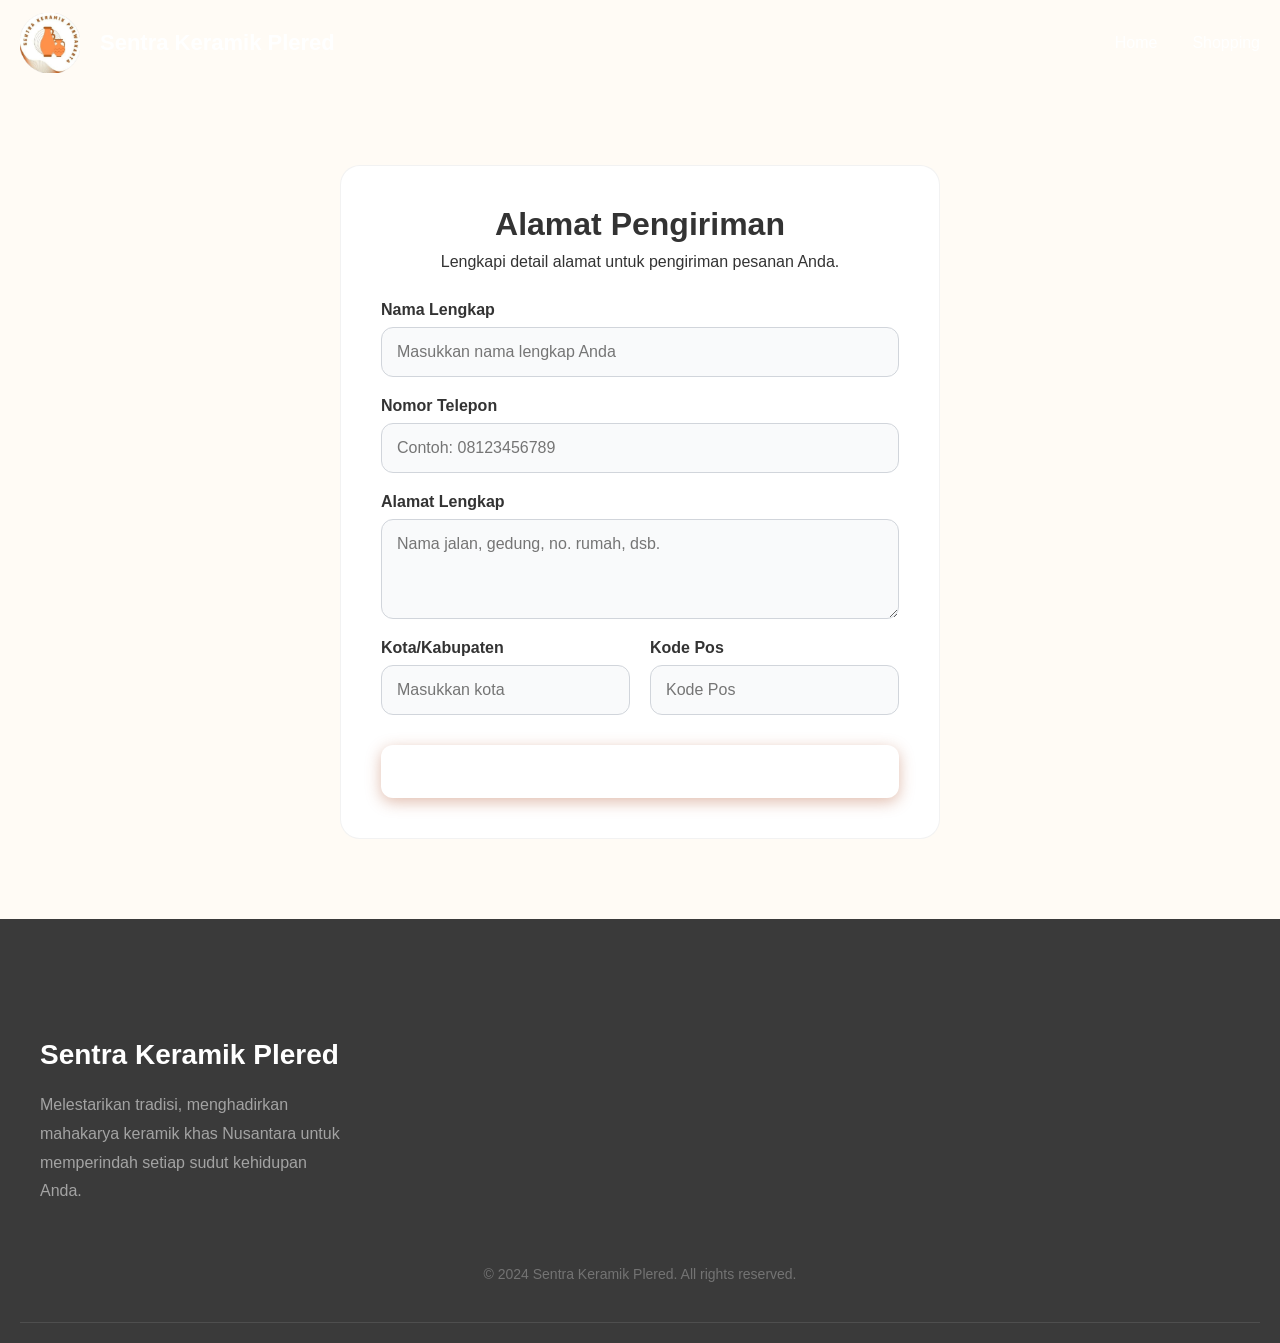
==== address.html @ bb2f94df "menambahkan page address" ====
<!doctype html>
<html lang="en">
  <head>
    <meta charset="UTF-8" />
    <meta name="viewport" content="width=device-width, initial-scale=1.0" />
    <title>Sentra Keramik Plered - Alamat Pengiriman</title>
    <link rel="stylesheet" href="global.css" />
    <link rel="stylesheet" href="address.css" />
  </head>

  <body>
    <header class="header-address">
      <nav class="shopping-nav glass">
        <div class="logo">
          <img src="gambar/images-removebg-preview.png" alt="Logo" />
          <h2 style="color: white">Sentra Keramik Plered</h2>
        </div>
        <ul>
          <li><a href="home.html" style="color: white">Home</a></li>
          <li><a href="shoppingpage.html" style="color: white">Shopping</a></li>
        </ul>
      </nav>
    </header>

    <main>
      <section class="address-section">
        <div class="address-card">
          <h2>Alamat Pengiriman</h2>
          <p class="subtitle">
            Lengkapi detail alamat untuk pengiriman pesanan Anda.
          </p>

          <form id="addressForm" action="checkout.html">
            <div class="form-group" id="group-name">
              <label for="name">Nama Lengkap</label>
              <input
                type="text"
                id="name"
                placeholder="Masukkan nama lengkap Anda"
              />
              <span class="error-message">Nama lengkap harus diisi.</span>
            </div>

            <div class="form-group" id="group-phone">
              <label for="phone">Nomor Telepon</label>
              <input type="text" id="phone" placeholder="Contoh: 08123456789" />
              <span class="error-message"
                >Nomor telepon harus diisi dengan angka (min. 10 digit).</span
              >
            </div>

            <div class="form-group" id="group-address">
              <label for="address">Alamat Lengkap</label>
              <textarea
                id="address"
                placeholder="Nama jalan, gedung, no. rumah, dsb."
              ></textarea>
              <span class="error-message">Alamat lengkap harus diisi.</span>
            </div>

            <div class="form-row">
              <div class="form-group" id="group-city">
                <label for="city">Kota/Kabupaten</label>
                <input type="text" id="city" placeholder="Masukkan kota" />
                <span class="error-message">Kota harus diisi.</span>
              </div>

              <div class="form-group" id="group-zip">
                <label for="zip">Kode Pos</label>
                <input type="text" id="zip" placeholder="Kode Pos" />
                <span class="error-message">Kode pos harus berupa angka.</span>
              </div>
            </div>

            <button type="submit" class="btn-submit">
              Simpan & Lanjutkan ke Pembayaran
            </button>
          </form>
        </div>
      </section>
    </main>

    <footer>
      <div
        class="footer-container"
        style="
          max-width: 1300px;
          margin: auto;
          display: flex;
          justify-content: space-between;
          flex-wrap: wrap;
          gap: 40px;
          border-bottom: 1px solid rgba(255, 255, 255, 0.1);
          padding-bottom: 40px;
          background-color: var(--color-charcoal);
          color: white;
          padding: 60px 20px 20px;
        "
      >
        <div class="footer-brand" style="flex: 1; min-width: 250px">
          <h2 style="color: white; font-size: 28px; margin-bottom: 20px">
            Sentra Keramik Plered
          </h2>
          <p style="color: #a3a3a3; line-height: 1.8">
            Melestarikan tradisi, menghadirkan mahakarya keramik khas Nusantara
            untuk memperindah setiap sudut kehidupan Anda.
          </p>
        </div>
        <div
          class="footer-bottom"
          style="
            width: 100%;
            text-align: center;
            padding-top: 20px;
            padding-bottom: 20px;
            color: #737373;
            font-size: 14px;
          "
        >
          <p>&copy; 2024 Sentra Keramik Plered. All rights reserved.</p>
        </div>
      </div>
    </footer>

    <script src="Java Script/js-address.js"></script>
  </body>
</html>
---- global.css ----
/* ============================
   GOOGLE FONT & RESET
============================ */
html{
    scroll-behavior: smooth;
}

*{
    margin: 0;
    padding: 0;
    box-sizing: border-box;
}

body{
    font-family: sans-serif;
    color: #333333;
    background-color: #fffbf5;
}


/* ============================
   NAVBAR
============================ */

nav{
    width: 100%;
    max-width: 1300px;
    height: 85px;
    color: #ffffff;
    margin: auto;
    padding: 0 20px;
    display: flex;
    justify-content: space-between;
    align-items: center;

    position: relative;
    z-index: 10;
    transition: 0.3s;
}

nav:hover{
    background-color: rgb(255, 255, 255);
    h2{
        color: rgb(0, 0, 0);
    }
    .nav-a-sejarah-kita{
        color: rgb(0, 0, 0);
    }
    .nav-a-shopping{
        color: rgb(0, 0, 0);
    }
}
/* ============================
   LOGO
============================ */

.logo{
    display: flex;
    align-items: center;
    gap: 20px;
}

.logo img{
    width: 60px;
    height: 60px;
}

.logo h2{
    font-size: 22px;
    font-weight: 600;
    color: #ffffff;
    transition: 0.3s;
}


/* ============================
   NAVIGATION MENU
============================ */

nav ul{
    display: flex;
    align-items: center;
    gap: 35px;
    list-style: none;
}

nav ul li{
    list-style: none;
}

nav a{
    color: #000000;
    text-decoration: none;
    font-size: 16px;
    font-weight: 500;
    transition: .3s;
}

/* ====================================================
   SEJARAH KITA, SHOPPING, and RECOMMENDATION BUTTON
==================================================== */
.nav-a-sejarah-kita{
    border-bottom: #33333300;
}
.nav-a-sejarah-kita:hover{
    border-bottom: 2px solid rgb(0, 114, 167);
    transition: all 0.3s ease;
}

.nav-a-shopping{
    border-bottom: #33333300;
}
.nav-a-shopping:hover{
    border-bottom: 2px solid rgb(0, 114, 167);
}

.nav-a-rekomendasi{
    background-color: rgb(108, 65, 34);
    color: white !important;

    padding: 10px 18px;

    border-radius: 10px;
}

.nav-a-rekomendasi:hover{
    background-color: rgb(54, 24, 0);
}

/* ============================
   HEADER VARIATIONS
============================ */

/* HOME */

.header-home .logo{
    color: white;
}

.header-home a{
    color: white;
}

/* SHOPPING */
.header-shopping .logo h2{
    color: rgb(0, 0, 0);
}

/* STORE */

.header-store .logo{
    color: rgb(253, 249, 249);
}

.header-store .nav-a-sejarah-kita{
    color: rgb(255, 255, 255);
}

.header-store .nav-a-shopping{
    color: rgb(255, 255, 255);
}

.header-store .nav-a-rekomendasi{
    color: white;
}


/* DETAIL */

.detail-header .logo h2{
    color: #000000;
}

.detail-header a{
    color: #333;
}

.detail-header .nav-a-rekomendasi{
    color: rgb(0, 0, 0);
}


.header-store nav a{
    color: rgb(0, 0, 0);
}

.detail-header .logo h3{
    color: #000000;
}

body.dark-mode .logo h3 {
    color: #e0e0e0 !important;
}

/*CART*/
.header-cart .logo h2{
    color: rgb(0, 0, 0);
}

.header-cart .logo h3{
    color: black;
}

body.dark-mode .logo h3 {
    color: #e0e0e0 !important;
}



/* ============================
   BUTTON
============================ */

button{
    cursor: pointer;
    border: none;
    outline: none;
    font-family: inherit;
}


/* ============================
   IMAGE
============================ */

img{
    display: block;
    max-width: 100%;
}


/* ============================
   LINK
============================ */

a{
    transition: .3s;
}


/* ============================
   SECTION CONTAINER
============================ */

.container{
    width: 90%;
    max-width: 1300px;
    margin: auto;
}

/* ============================
   FOOTER
============================ */
footer {
    color: white;
    padding: 60px 20px 20px;
    background-color: #3A3A3A;
}

.footer-container {
    max-width: 1300px;
    margin: auto;
    display: flex;
    justify-content: space-between;
    flex-wrap: wrap;
    gap: 40px;
    border-bottom: 1px solid rgba(255,255,255,0.1);
    padding-bottom: 40px;
}

.footer-brand h2 {
    color: white;
    font-size: 28px;
    margin-bottom: 20px;
}

.footer-brand p {
    color: #a3a3a3;
    max-width: 300px;
    line-height: 1.8;
}

.footer-links h3, .footer-contact h3 {
    color: white;
    font-size: 18px;
    margin-bottom: 25px;
    letter-spacing: 1px;
}

.footer-links ul {
    list-style: none;
}

.footer-links li {
    margin-bottom: 15px;
}

.footer-links a {
    color: #a3a3a3;
    text-decoration: none;
    transition: var(--transition);
}

.footer-links a:hover {
    color: var(--color-terracotta);
    padding-left: 5px;
}

.footer-contact p {
    color: #a3a3a3;
    margin-bottom: 10px;
}

.footer-bottom {
    text-align: center;
    padding-top: 20px;
    color: #737373;
    font-size: 14px;
}
---- address.css ----
/* ============================
   ADDRESS PAGE HEADER
============================ */
.header-address {
    background-color: var(--color-charcoal);
    position: relative;
    z-index: 100;
}

/* ============================
   ADDRESS FORM SECTION
============================ */
.address-section {
    padding: 80px 20px;
    background-color: var(--color-cream);
    min-height: calc(100vh - 90px);
    display: flex;
    justify-content: center;
    align-items: center;
}

.address-card {
    background: white;
    width: 100%;
    max-width: 600px;
    padding: 40px;
    border-radius: 20px;
    box-shadow: var(--shadow-soft);
    border: 1px solid rgba(0,0,0,0.05);
}

.address-card h2 {
    font-size: 32px;
    margin-bottom: 10px;
    color: var(--color-charcoal);
    text-align: center;
}

.address-card p.subtitle {
    text-align: center;
    color: var(--color-text-body);
    margin-bottom: 30px;
}

.form-group {
    margin-bottom: 20px;
    display: flex;
    flex-direction: column;
}

.form-group label {
    font-weight: 600;
    margin-bottom: 8px;
    color: var(--color-brown-dark);
}

.form-group input, 
.form-group textarea {
    width: 100%;
    padding: 15px;
    border: 1px solid #d1d5db;
    border-radius: 12px;
    background-color: #f9fafb;
    font-family: inherit;
    font-size: 16px;
    color: var(--color-charcoal);
    transition: var(--transition);
}

.form-group textarea {
    resize: vertical;
    min-height: 100px;
}

.form-group input:focus,
.form-group textarea:focus {
    outline: none;
    border-color: var(--color-terracotta);
    box-shadow: 0 0 0 4px rgba(181, 91, 53, 0.1);
    background-color: white;
}

.form-row {
    display: flex;
    gap: 20px;
}

.form-row .form-group {
    flex: 1;
}

/* Error States */
.form-group.error input,
.form-group.error textarea {
    border-color: #ef4444;
    background-color: #fef2f2;
}

.error-message {
    color: #ef4444;
    font-size: 14px;
    margin-top: 6px;
    display: none;
}

.form-group.error .error-message {
    display: block;
    animation: fadeIn 0.3s ease;
}

.btn-submit {
    width: 100%;
    padding: 16px;
    background-color: var(--color-terracotta);
    color: white;
    font-size: 18px;
    font-weight: 600;
    border-radius: 12px;
    margin-top: 10px;
    box-shadow: 0 4px 15px rgba(181, 91, 53, 0.4);
    transition: var(--transition);
}

.btn-submit:hover {
    background-color: var(--color-terracotta-dark);
    transform: translateY(-2px);
    box-shadow: 0 8px 25px rgba(181, 91, 53, 0.5);
}

@keyframes fadeIn {
    from { opacity: 0; transform: translateY(-5px); }
    to { opacity: 1; transform: translateY(0); }
}

@media (max-width: 600px) {
    .form-row {
        flex-direction: column;
        gap: 0;
    }
    .address-card {
        padding: 30px 20px;
    }
}
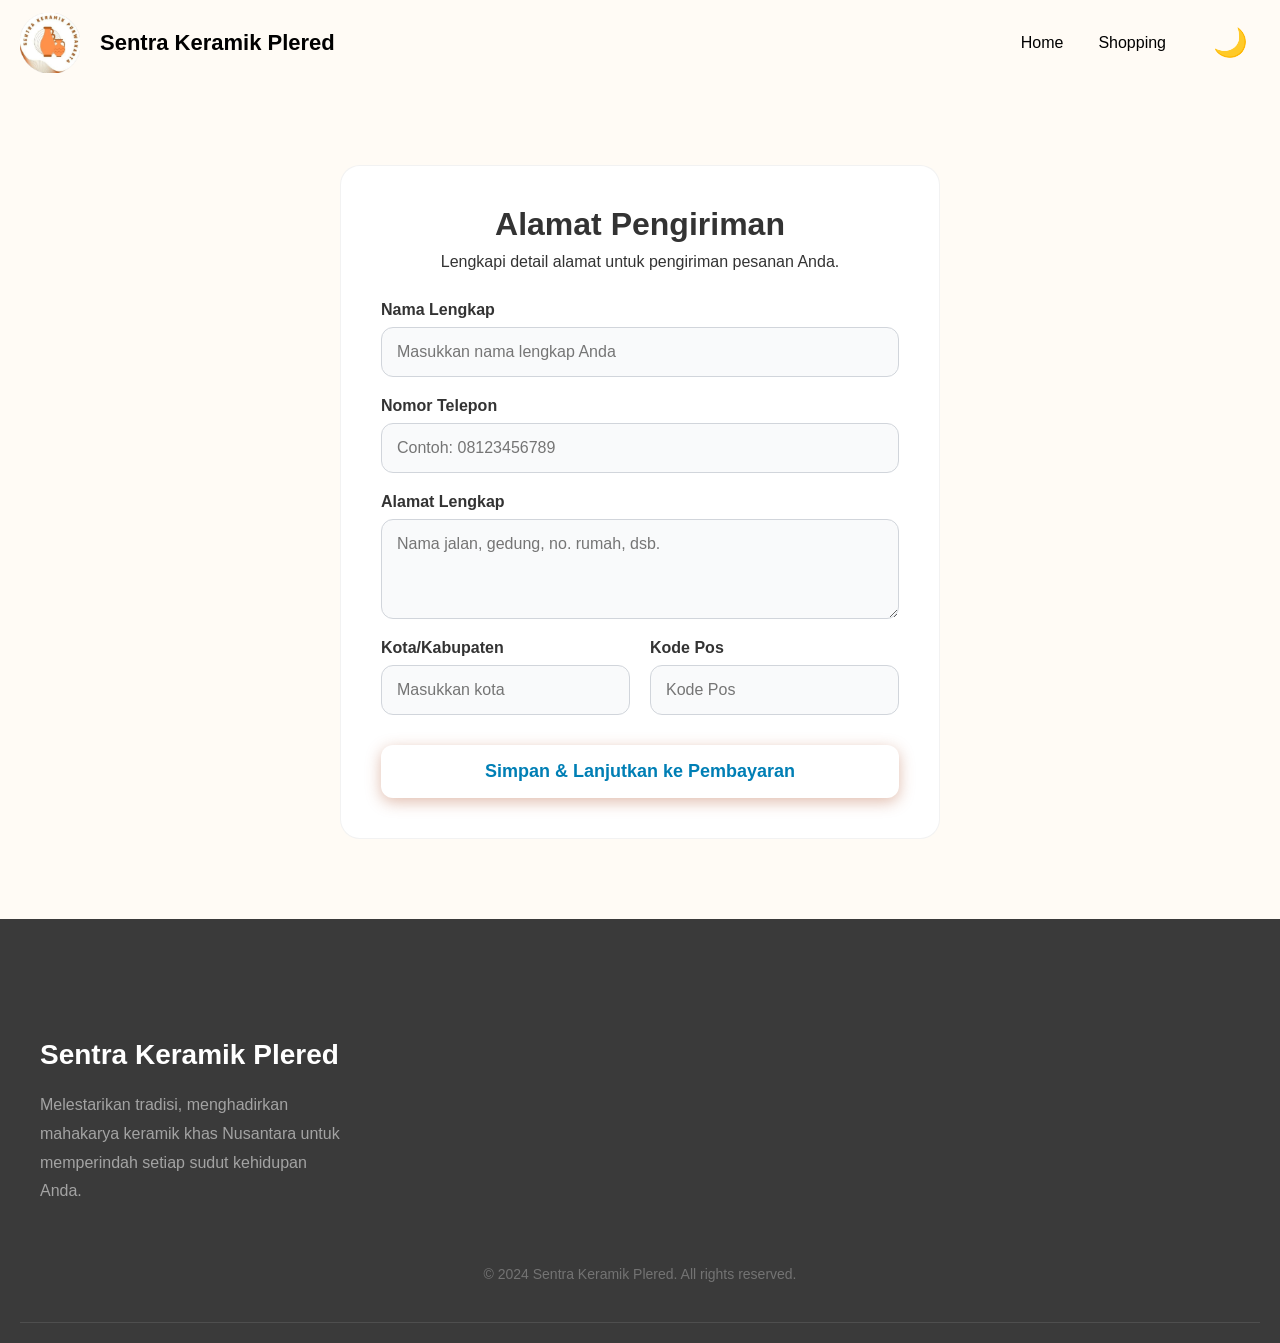
==== commit a18b49ab: "menambakan logika pembayaran, mengkonfigurasi darkmode, dan menambahkan fungsi alamat" ====
--- a/address.html
+++ b/address.html
@@ -6,18 +6,24 @@
     <title>Sentra Keramik Plered - Alamat Pengiriman</title>
     <link rel="stylesheet" href="global.css" />
     <link rel="stylesheet" href="address.css" />
+    <link rel="stylesheet" href="darkmode.css">
   </head>
 
   <body>
     <header class="header-address">
-      <nav class="shopping-nav glass">
+      <nav class="nav-address">
         <div class="logo">
           <img src="gambar/images-removebg-preview.png" alt="Logo" />
-          <h2 style="color: white">Sentra Keramik Plered</h2>
+          <h2>Sentra Keramik Plered</h2>
         </div>
         <ul>
-          <li><a href="home.html" style="color: white">Home</a></li>
-          <li><a href="shoppingpage.html" style="color: white">Shopping</a></li>
+          <li><a href="home.html">Home</a></li>
+          <li><a href="shoppingpage.html">Shopping</a></li>
+          <li>
+            <button id="darkModeToggle" class="dark-toggle-btn" aria-label="Toggle Dark Mode">
+              🌙
+            </button>
+          </li>
         </ul>
       </nav>
     </header>
@@ -123,5 +129,6 @@
     </footer>
 
     <script src="Java Script/js-address.js"></script>
+    <script src="Java Script/darkmode.js"></script>
   </body>
 </html>
--- a/global.css
+++ b/global.css
@@ -127,6 +127,10 @@
     background-color: rgb(54, 24, 0);
 }
 
+/*ADDRESS-NAV*/
+.header-address .logo h2{
+    color: black;
+}
 /* ============================
    HEADER VARIATIONS
 ============================ */
@@ -204,8 +208,6 @@
 body.dark-mode .logo h3 {
     color: #e0e0e0 !important;
 }
-
-
 
 /* ============================
    BUTTON
--- a/address.css
+++ b/address.css
@@ -112,7 +112,7 @@
     width: 100%;
     padding: 16px;
     background-color: var(--color-terracotta);
-    color: white;
+    color: rgb(0, 127, 181);
     font-size: 18px;
     font-weight: 600;
     border-radius: 12px;
--- a/darkmode.css
+++ b/darkmode.css
@@ -0,0 +1,1454 @@
+/* ============================
+   DARK MODE STYLES
+   ============================ */
+
+/* --- Toggle Button --- */
+.dark-toggle-btn {
+    background: none;
+    border: none;
+    font-size: 24px;
+    cursor: pointer;
+    transition: transform 0.3s ease;
+    padding: 5px;
+}
+
+.dark-toggle-btn:hover {
+    transform: scale(1.2) rotate(20deg);
+}
+
+/* --- Dark Mode Body --- */
+body.dark-mode {
+    background-color: #1a1a1a;
+    color: #e0e0e0;
+}
+
+/* --- Dark Mode Navbar --- */
+body.dark-mode nav {
+    background-color: #2d2d2d !important;
+}
+
+body.dark-mode nav:hover {
+    background-color: #2d2d2d !important;
+}
+
+body.dark-mode .logo h2 {
+    color: #e0e0e0 !important;
+}
+
+body.dark-mode nav ul li a {
+    color: #e0e0e0 !important;
+}
+
+body.dark-mode nav ul li a:hover {
+    color: #ffb347 !important;
+}
+
+body.dark-mode .nav-a-rekomendasi {
+    background-color: #6d4c3d !important;
+    color: white !important;
+}
+
+body.dark-mode .nav-a-rekomendasi:hover {
+    background-color: #8a5e4a !important;
+}
+
+/* --- Dark Mode Hero --- */
+body.dark-mode .hero h1,
+body.dark-mode .hero-text {
+    color: #ffffff;
+}
+
+/* --- Dark Mode Timeline --- */
+body.dark-mode .timeline {
+    background-color: #1a1a1a;
+}
+
+body.dark-mode .timeline h2 {
+    color: #e0e0e0;
+}
+
+body.dark-mode .timeline-text h3 {
+    color: #ffb347;
+}
+
+body.dark-mode .timeline-text p {
+    color: #c0c0c0;
+}
+
+body.dark-mode .section-title-center h2 {
+    color: #e0e0e0;
+}
+
+body.dark-mode .section-title-center .eyebrow {
+    color: #ffb347;
+}
+
+/* --- Dark Mode UMKM --- */
+body.dark-mode .umkm {
+    background-color: #1a1a1a;
+}
+
+body.dark-mode .umkm h2 {
+    color: #e0e0e0;
+}
+
+body.dark-mode .umkm-card {
+    background-color: #2d2d2d;
+    border: 1px solid #404040;
+}
+
+body.dark-mode .umkm-card h3 {
+    color: #e0e0e0;
+}
+
+body.dark-mode .umkm-card .description {
+    color: #b0b0b0;
+}
+
+body.dark-mode .umkm-card .category {
+    color: #aaaaaa;
+}
+
+/* --- Dark Mode Store / Shopping --- */
+body.dark-mode .store-card {
+    background-color: #2d2d2d;
+    border-color: #404040;
+}
+
+body.dark-mode .store-info h2 {
+    color: #e0e0e0;
+}
+
+body.dark-mode .store-info .description {
+    color: #b0b0b0;
+}
+
+body.dark-mode .store-title {
+    background-color: #4a3729;
+}
+
+body.dark-mode .featured {
+    background-color: #2d2d2d !important;
+}
+
+body.dark-mode .featured-info h2,
+body.dark-mode .featured-info p {
+    color: #e0e0e0 !important;
+}
+
+/* --- Dark Mode Product Detail --- */
+body.dark-mode .detail-header {
+    background-color: #2d2d2d;
+}
+
+body.dark-mode .product-info h1 {
+    color: #e0e0e0;
+}
+
+body.dark-mode .product-info .price {
+    color: #ffb347;
+}
+
+body.dark-mode .purchase-box {
+    border-color: #404040;
+    background-color: #2d2d2d;
+}
+
+body.dark-mode .purchase-box h2 {
+    color: #e0e0e0;
+}
+
+body.dark-mode .quantity button {
+    background-color: #404040;
+    color: #e0e0e0;
+}
+
+body.dark-mode .quantity button:hover {
+    background-color: #555555;
+}
+
+body.dark-mode input[type="number"] {
+    background-color: #2d2d2d;
+    color: #e0e0e0;
+}
+
+body.dark-mode .button-group button:first-child {
+    background-color: #2d2d2d;
+    border-color: #ffb347;
+    color: #ffb347;
+}
+
+body.dark-mode .button-group button:first-child:hover {
+    background-color: #ffb347;
+    color: #1a1a1a;
+}
+
+body.dark-mode .button-group button:last-child {
+    background-color: #6d4c3d;
+}
+
+body.dark-mode .button-group button:last-child:hover {
+    background-color: #8a5e4a;
+}
+
+body.dark-mode .product-specification table th {
+    background-color: #2d2d2d;
+    color: #e0e0e0;
+}
+
+body.dark-mode .product-specification table td {
+    color: #c0c0c0;
+}
+
+body.dark-mode .product-specification table th,
+body.dark-mode .product-specification table td {
+    border-bottom-color: #404040;
+}
+
+
+/* --- Dark Mode Checkout --- */
+body.dark-mode .order-card,
+body.dark-mode .customer-card,
+body.dark-mode .shipping-card,
+body.dark-mode .payment-card,
+body.dark-mode .summary-card {
+    background-color: #2d2d2d;
+    border-color: #404040;
+}
+
+body.dark-mode .card-title h3,
+body.dark-mode .customer-card h3,
+body.dark-mode .shipping-card h3,
+body.dark-mode .payment-card h3,
+body.dark-mode .summary-card h3 {
+    color: #e0e0e0;
+}
+
+body.dark-mode .card-title p {
+    color: #aaaaaa;
+}
+
+body.dark-mode .product-info h4 {
+    color: #e0e0e0;
+}
+
+body.dark-mode .product-info p {
+    color: #aaaaaa;
+}
+
+body.dark-mode .order-total {
+    border-top-color: #404040;
+}
+
+body.dark-mode .order-total strong {
+    color: #e0e0e0;
+}
+
+body.dark-mode .customer-info h4 {
+    color: #e0e0e0;
+}
+
+body.dark-mode .customer-info p {
+    color: #b0b0b0;
+}
+
+body.dark-mode .shipping-card label {
+    color: #c0c0c0;
+}
+
+body.dark-mode .payment-list button {
+    background-color: #2d2d2d;
+    border-color: #404040;
+    color: #e0e0e0;
+}
+
+body.dark-mode .payment-list button:hover {
+    background-color: #6d4c3d;
+    color: white;
+}
+
+body.dark-mode .payment-list button.active {
+    background-color: #6d4c3d;
+    color: white;
+}
+
+body.dark-mode .summary-row {
+    color: #c0c0c0;
+}
+
+body.dark-mode .summary-total {
+    color: #e0e0e0;
+}
+
+body.dark-mode .summary-card hr {
+    border-top-color: #404040;
+}
+
+body.dark-mode .btn-bayar {
+    background-color: #6d4c3d;
+}
+
+body.dark-mode .btn-bayar:hover {
+    background-color: #8a5e4a;
+}
+
+/* --- Dark Mode Footer --- */
+body.dark-mode footer {
+    background-color: #1a1a1a;
+}
+
+body.dark-mode .footer-brand h2 {
+    color: #e0e0e0;
+}
+
+body.dark-mode .footer-brand p {
+    color: #aaaaaa;
+}
+
+body.dark-mode .footer-links h3,
+body.dark-mode .footer-contact h3 {
+    color: #e0e0e0;
+}
+
+body.dark-mode .footer-links a {
+    color: #aaaaaa;
+}
+
+body.dark-mode .footer-links a:hover {
+    color: #ffb347;
+}
+
+body.dark-mode .footer-contact p {
+    color: #aaaaaa;
+}
+
+body.dark-mode .footer-bottom p {
+    color: #888888;
+}
+
+/* --- Dark Mode Map --- */
+body.dark-mode .peta-wrapper {
+    box-shadow: 0 8px 25px rgba(0, 0, 0, 0.3);
+}
+
+/* --- Dark Mode Scrollbar --- */
+body.dark-mode ::-webkit-scrollbar {
+    width: 8px;
+    height: 8px;
+}
+
+body.dark-mode ::-webkit-scrollbar-track {
+    background: #2d2d2d;
+}
+
+body.dark-mode ::-webkit-scrollbar-thumb {
+    background: #555555;
+    border-radius: 4px;
+}
+
+body.dark-mode ::-webkit-scrollbar-thumb:hover {
+    background: #777777;
+}
+
+/* --- Dark Mode Form Elements --- */
+body.dark-mode input[type="text"],
+body.dark-mode input[type="number"],
+body.dark-mode input[type="email"],
+body.dark-mode textarea,
+body.dark-mode select {
+    background-color: #2d2d2d;
+    color: #e0e0e0;
+    border-color: #404040;
+}
+
+body.dark-mode input[type="text"]::placeholder,
+body.dark-mode input[type="number"]::placeholder {
+    color: #888888;
+}
+
+/* --- Dark Mode Search Bar --- */
+body.dark-mode .search-bar {
+    background-color: #2d2d2d;
+    border-color: #404040;
+}
+
+body.dark-mode .search-bar input {
+    background-color: #2d2d2d;
+    color: #e0e0e0;
+}
+
+body.dark-mode .search-bar input::placeholder {
+    color: #888888;
+}
+
+body.dark-mode .search-bar p {
+    color: #888888;
+}
+
+/* --- Dark Mode Category --- */
+body.dark-mode .category-list .category {
+    background-color: #2d2d2d00;
+    border-color: #404040;
+    color: #c0c0c0;
+}
+
+body.dark-mode .category-list .category.active {
+    background-color: #40404000;
+    color: #ffb347;
+}
+
+/* --- Dark Mode Store Hero --- */
+body.dark-mode .shop-hero .overlay {
+    background: rgba(0, 0, 0, 0.6);
+}
+
+body.dark-mode .shop-hero .overlay h1 {
+    color: #ffffff;
+}
+
+body.dark-mode .shop-hero .overlay p {
+    color: #e0e0e0;
+}
+
+/* --- Dark Mode Product Card --- */
+body.dark-mode .product-card {
+    background-color: #2d2d2d;
+}
+
+body.dark-mode .product-card h4 {
+    color: #e0e0e0;
+}
+
+body.dark-mode .product-card p {
+    color: #ffb347;
+}
+
+body.dark-mode .product-card a {
+    color: #e0e0e0;
+}
+
+.dark-toggle-btn {
+    background: none;
+    border: none;
+    font-size: 28px;
+    cursor: pointer;
+    transition: all 0.3s ease;
+    padding: 8px 12px;
+    border-radius: 50%;
+}
+
+.dark-toggle-btn:hover {
+    transform: scale(1.2) rotate(20deg);
+    background: rgba(255, 255, 255, 0.1);
+}
+
+/* Di mode gelap */
+body.dark-mode .dark-toggle-btn {
+    color: #ffb347;
+}
+
+/* --- Address Section Background --- */
+body.dark-mode .address-section {
+    background-color: #121212 !important;
+}
+
+/* --- Address Card --- */
+body.dark-mode .address-card {
+    background-color: #2d2d2d !important;
+    border-color: #404040 !important;
+    box-shadow: 0 8px 30px rgba(0, 0, 0, 0.5) !important;
+}
+
+body.dark-mode .address-card h2 {
+    color: #e0e0e0 !important;
+}
+
+body.dark-mode .address-card p.subtitle {
+    color: #aaaaaa !important;
+}
+
+/* --- Form Labels --- */
+body.dark-mode .form-group label {
+    color: #c0c0c0 !important;
+}
+
+/* --- Form Inputs & Textareas --- */
+body.dark-mode .form-group input,
+body.dark-mode .form-group textarea {
+    background-color: #1e1e1e !important;
+    color: #e9ecef !important;
+    border-color: #404040 !important;
+    caret-color: #e9ecef !important;
+}
+
+/* Placeholder */
+body.dark-mode .form-group input::placeholder,
+body.dark-mode .form-group textarea::placeholder {
+    color: #888888 !important;
+    opacity: 1 !important;
+}
+
+/* Input Focus */
+body.dark-mode .form-group input:focus,
+body.dark-mode .form-group textarea:focus {
+    background-color: #2a2a2a !important;
+    border-color: #4dabf7 !important;
+    box-shadow: 0 0 0 4px rgba(77, 171, 247, 0.15) !important;
+}
+
+/* --- Error States di Dark Mode --- */
+body.dark-mode .form-group.error input,
+body.dark-mode .form-group.error textarea {
+    border-color: #ff6b6b !important;
+    background-color: #2a1a1a !important;
+}
+
+body.dark-mode .error-message {
+    color: #ff6b6b !important;
+}
+
+/* --- Submit Button --- */
+body.dark-mode .btn-submit {
+    background-color: #6d4c3d !important;
+    color: #ffffff !important;
+    box-shadow: 0 4px 15px rgba(109, 76, 61, 0.4) !important;
+}
+
+body.dark-mode .btn-submit:hover {
+    background-color: #8a5e4a !important;
+    transform: translateY(-2px) !important;
+    box-shadow: 0 8px 25px rgba(109, 76, 61, 0.5) !important;
+}
+
+/* --- Header Address di Dark Mode --- */
+body.dark-mode .header-address {
+    background-color: #1a1a1a !important;
+    border-bottom: 1px solid #404040 !important;
+}
+
+body.dark-mode .header-address .logo h2 {
+    color: #e0e0e0 !important;
+}
+
+body.dark-mode .nav-address ul li a {
+    color: #e0e0e0 !important;
+}
+
+body.dark-mode .nav-address ul li a:hover {
+    color: #ffb347 !important;
+}
+
+/* --- Form Row (Kota & Kode Pos) --- */
+body.dark-mode .form-row .form-group input {
+    background-color: #1e1e1e !important;
+    color: #e9ecef !important;
+    border-color: #404040 !important;
+}
+
+body.dark-mode .form-row .form-group input:focus {
+    background-color: #2a2a2a !important;
+    border-color: #4dabf7 !important;
+    box-shadow: 0 0 0 4px rgba(77, 171, 247, 0.15) !important;
+}
+
+/* --- Fix untuk autofill Chrome di Dark Mode --- */
+body.dark-mode .form-group input:-webkit-autofill,
+body.dark-mode .form-group textarea:-webkit-autofill {
+    -webkit-box-shadow: 0 0 0 1000px #1e1e1e inset !important;
+    -webkit-text-fill-color: #e9ecef !important;
+    border-color: #404040 !important;
+}
+
+body.dark-mode .form-group input:-webkit-autofill:focus,
+body.dark-mode .form-group textarea:-webkit-autofill:focus {
+    -webkit-box-shadow: 0 0 0 1000px #2a2a2a inset !important;
+    border-color: #4dabf7 !important;
+}
+
+/* --- Footer di Dark Mode (override) --- */
+body.dark-mode footer .footer-container {
+    background-color: #1a1a1a !important;
+}
+
+body.dark-mode footer .footer-brand h2 {
+    color: #e0e0e0 !important;
+}
+
+body.dark-mode footer .footer-brand p {
+    color: #aaaaaa !important;
+}
+
+body.dark-mode footer .footer-bottom p {
+    color: #888888 !important;
+}
+
+/* --- Scrollbar untuk textarea di dark mode --- */
+body.dark-mode .form-group textarea::-webkit-scrollbar {
+    width: 6px;
+}
+
+body.dark-mode .form-group textarea::-webkit-scrollbar-track {
+    background: #1e1e1e;
+}
+
+body.dark-mode .form-group textarea::-webkit-scrollbar-thumb {
+    background: #404040;
+    border-radius: 4px;
+}
+
+body.dark-mode .form-group textarea::-webkit-scrollbar-thumb:hover {
+    background: #555555;
+}
+
+/* --- Cart Page Background --- */
+body.dark-mode .cart-page {
+    background-color: transparent;
+}
+
+/* --- Delivery Options --- */
+body.dark-mode .delivery-option button {
+    background-color: #2d2d2d !important;
+    color: #e0e0e0 !important;
+    border-color: #404040 !important;
+}
+
+body.dark-mode .delivery-option button:hover {
+    background-color: #451f00 !important;
+    color: white !important;
+}
+
+body.dark-mode .delivery-option .active {
+    background-color: #7A563E !important;
+    color: white !important;
+}
+
+/* --- Address Box --- */
+body.dark-mode .address-box {
+    background-color: #2d2d2d !important;
+    border-color: #404040 !important;
+}
+
+body.dark-mode .address-box h4 {
+    color: #e0e0e0 !important;
+}
+
+body.dark-mode .address-box button {
+    background-color: #2d2d2d !important;
+    color: #e0e0e0 !important;
+    border-color: #404040 !important;
+}
+
+body.dark-mode .address-box button:hover {
+    background-color: #3fdf00 !important;
+    color: #121212 !important;
+}
+
+/* --- Select All --- */
+body.dark-mode .select-all {
+    color: #e0e0e0 !important;
+}
+
+/* --- Cart Card --- */
+body.dark-mode .cart-card {
+    background-color: #2d2d2d !important;
+    border-color: #404040 !important;
+    box-shadow: 0 3px 10px rgba(0, 0, 0, 0.3) !important;
+}
+
+body.dark-mode .cart-card .store-name {
+    color: #e0e0e0 !important;
+}
+
+body.dark-mode .cart-card .store-name span {
+    color: #aaaaaa !important;
+}
+
+/* --- Product Info in Cart --- */
+body.dark-mode .cart-content .product-info h4 {
+    color: #e0e0e0 !important;
+}
+
+body.dark-mode .cart-content .product-info p {
+    color: #aaaaaa !important;
+}
+
+/* --- Quantity Controls --- */
+body.dark-mode .quantity button {
+    background-color: #404040 !important;
+    color: #e0e0e0 !important;
+    border-color: #555555 !important;
+}
+
+body.dark-mode .quantity button:hover {
+    background-color: #555555 !important;
+    color: white !important;
+}
+
+body.dark-mode .quantity span {
+    color: #e0e0e0 !important;
+}
+
+body.dark-mode .quantity input[type="number"] {
+    background-color: #2d2d2d !important;
+    color: #e0e0e0 !important;
+}
+
+/* --- Checkout Box --- */
+body.dark-mode .checkout-box {
+    background-color: #2d2d2d !important;
+    border-color: #404040 !important;
+}
+
+body.dark-mode .checkout-box p {
+    color: #e0e0e0 !important;
+}
+
+body.dark-mode .checkout-box strong {
+    color: #ffb347 !important;
+}
+
+body.dark-mode .checkout-box button {
+    background-color: #7A563E !important;
+    color: white !important;
+}
+
+body.dark-mode .checkout-box button:hover {
+    background-color: #451f00 !important;
+}
+
+/* --- Cart Header (Detail Header) --- */
+body.dark-mode .detail-header {
+    background-color: #1a1a1a !important;
+    border-bottom: 1px solid #404040 !important;
+}
+
+body.dark-mode .detail-header .logo h2 {
+    color: #e0e0e0 !important;
+}
+
+body.dark-mode .detail-header .logo h3 {
+    color: #aaaaaa !important;
+}
+
+body.dark-mode .detail-nav ul li a {
+    color: #e0e0e0 !important;
+}
+
+body.dark-mode .detail-nav ul li a:hover {
+    color: #ffb347 !important;
+}
+
+/* --- Cart Item Images --- */
+body.dark-mode .cart-content img {
+    border: 1px solid #404040 !important;
+}
+
+/* --- Delete / Remove Button (jika ada) --- */
+body.dark-mode .cart-card .remove-btn {
+    color: #ff6b6b !important;
+}
+
+body.dark-mode .cart-card .remove-btn:hover {
+    color: #ff4444 !important;
+}
+
+/* --- Empty Cart State --- */
+body.dark-mode .empty-cart h2 {
+    color: #e0e0e0 !important;
+}
+
+body.dark-mode .empty-cart p {
+    color: #aaaaaa !important;
+}
+
+body.dark-mode .empty-cart a {
+    background-color: #7A563E !important;
+    color: white !important;
+}
+
+body.dark-mode .empty-cart a:hover {
+    background-color: #451f00 !important;
+}
+
+/* --- Container Description --- */
+body.dark-mode .product-description {
+    background-color: #1a1a1a !important;
+    color: #e0e0e0 !important;
+}
+
+/* --- Heading --- */
+body.dark-mode .product-description h2 {
+    color: #e0e0e0 !important;
+    border-bottom-color: #404040 !important;
+}
+
+/* --- Tabel Spesifikasi --- */
+body.dark-mode .product-spec {
+    background-color: #2d2d2d !important;
+    border-color: #404040 !important;
+}
+
+body.dark-mode .product-spec tr {
+    border-bottom-color: #404040 !important;
+}
+
+body.dark-mode .product-spec td {
+    color: #e0e0e0 !important;
+    border-bottom-color: #404040 !important;
+}
+
+body.dark-mode .product-spec td strong {
+    color: #794300 !important;
+}
+
+/* --- Alternatif: Row ganjil-genap --- */
+body.dark-mode .product-spec tr:nth-child(odd) {
+    background-color: #2a2a2a !important;
+}
+
+body.dark-mode .product-spec tr:nth-child(even) {
+    background-color: #333333 !important;
+}
+
+/* --- Deskripsi Paragraf --- */
+body.dark-mode .product-description p {
+    color: #c0c0c0 !important;
+    line-height: 1.8 !important;
+}
+
+/* --- Keunggulan / Feature List --- */
+body.dark-mode .product-feature {
+    background-color: #2d2d2d !important;
+    border-color: #404040 !important;
+}
+
+body.dark-mode .product-feature li {
+    color: #c0c0c0 !important;
+    border-bottom-color: #404040 !important;
+}
+
+body.dark-mode .product-feature li::before {
+    color: #ffb347 !important;
+}
+
+/* --- Alternatif: Feature dengan icon centang --- */
+body.dark-mode .product-feature li {
+    color: #c0c0c0 !important;
+}
+
+body.dark-mode .product-feature li .check-icon {
+    color: #4CAF50 !important;
+}
+
+/* --- Container card description (jika pakai card) --- */
+body.dark-mode .description-card {
+    background-color: #2d2d2d !important;
+    border-color: #404040 !important;
+}
+
+body.dark-mode .description-card h2 {
+    color: #e0e0e0 !important;
+}
+
+body.dark-mode .description-card p {
+    color: #c0c0c0 !important;
+}
+
+/* --- Tabel dengan border --- */
+body.dark-mode .product-spec {
+    border: 1px solid #404040 !important;
+}
+
+body.dark-mode .product-spec th {
+    background-color: #3a3a3a !important;
+    color: #e0e0e0 !important;
+    border-bottom-color: #404040 !important;
+}
+
+body.dark-mode .product-spec td {
+    border-bottom-color: #404040 !important;
+}
+
+/* --- Hover effect untuk tabel --- */
+body.dark-mode .product-spec tr:hover {
+    background-color: #3a3a3a !important;
+}
+
+/* --- Feature dengan background --- */
+body.dark-mode .product-feature {
+    background-color: #2d2d2d !important;
+    border-radius: 8px !important;
+    padding: 20px !important;
+}
+
+body.dark-mode .product-feature li {
+    padding: 8px 0 !important;
+    color: #c0c0c0 !important;
+    list-style: none !important;
+}
+
+body.dark-mode .product-feature li::before {
+    content: "✔ " !important;
+    color: #ffb347 !important;
+    font-weight: bold !important;
+}
+
+/* --- Jika pakai card dengan shadow --- */
+body.dark-mode .product-description .card {
+    background-color: #2d2d2d !important;
+    border-color: #404040 !important;
+    box-shadow: 0 4px 20px rgba(0, 0, 0, 0.3) !important;
+}
+
+/* --- Scrollbar untuk tabel jika overflow --- */
+body.dark-mode .product-spec::-webkit-scrollbar {
+    width: 6px;
+}
+
+body.dark-mode .product-spec::-webkit-scrollbar-track {
+    background: #1e1e1e;
+}
+
+body.dark-mode .product-spec::-webkit-scrollbar-thumb {
+    background: #404040;
+    border-radius: 4px;
+}
+
+body.dark-mode .product-spec::-webkit-scrollbar-thumb:hover {
+    background: #555555;
+}
+
+/* --- Cart Page Background --- */
+body.dark-mode .cart-page {
+    background-color: transparent;
+}
+
+/* --- Delivery Options --- */
+body.dark-mode .delivery-option button {
+    background-color: #2d2d2d !important;
+    color: #e0e0e0 !important;
+    border-color: #404040 !important;
+}
+
+body.dark-mode .delivery-option button:hover {
+    background-color: #451f00 !important;
+    color: white !important;
+}
+
+body.dark-mode .delivery-option .active {
+    background-color: #7A563E !important;
+    color: white !important;
+}
+
+/* --- Address Box --- */
+body.dark-mode .address-box {
+    background-color: #2d2d2d !important;
+    border-color: #404040 !important;
+}
+
+body.dark-mode .address-box h4 {
+    color: #e0e0e0 !important;
+}
+
+body.dark-mode .address-box #addressDisplay {
+    color: #b0b0b0 !important;
+}
+
+body.dark-mode .address-box #addressDisplay strong {
+    color: #e0e0e0 !important;
+}
+
+body.dark-mode .address-box button {
+    background-color: #7A563E !important;
+    color: white !important;
+    border: none !important;
+}
+
+body.dark-mode .address-box button:hover {
+    background-color: #451f00 !important;
+    color: white !important;
+}
+
+/* --- Select All --- */
+body.dark-mode .select-all {
+    color: #e0e0e0 !important;
+}
+
+/* --- Cart Card --- */
+body.dark-mode .cart-card {
+    background-color: #2d2d2d !important;
+    border-color: #404040 !important;
+    box-shadow: 0 3px 10px rgba(0, 0, 0, 0.3) !important;
+}
+
+body.dark-mode .cart-card .store-name h3 {
+    color: #e0e0e0 !important;
+}
+
+body.dark-mode .cart-card .store-name span {
+    color: #aaaaaa !important;
+}
+
+/* --- Product Info in Cart --- */
+body.dark-mode .cart-content .product-info h4 {
+    color: #e0e0e0 !important;
+}
+
+body.dark-mode .cart-content .product-info p {
+    color: #ffb347 !important;
+}
+
+/* --- Cart Checkbox --- */
+body.dark-mode .cart-checkbox {
+    color: #b0b0b0 !important;
+    cursor: pointer !important;
+    font-size: 24px !important;
+}
+
+body.dark-mode .cart-checkbox[data-checked="true"] {
+    color: #c49a7a !important;
+}
+
+body.dark-mode .cart-checkbox:hover {
+    color: #c49a7a !important;
+}
+
+/* --- Quantity Controls --- */
+body.dark-mode .quantity button {
+    background-color: #404040 !important;
+    color: #e0e0e0 !important;
+    border-color: #555555 !important;
+}
+
+body.dark-mode .quantity button:hover {
+    background-color: #555555 !important;
+    color: white !important;
+}
+
+body.dark-mode .quantity button:active {
+    background-color: #747474 !important;
+    color: rgb(250, 247, 247) !important;
+}
+
+body.dark-mode .quantity span {
+    color: #e0e0e0 !important;
+}
+
+body.dark-mode .quantity input[type="number"] {
+    background-color: #2d2d2d !important;
+    color: #e0e0e0 !important;
+    border: none !important;
+    outline: none !important;
+}
+
+body.dark-mode .quantity input[type="number"]:focus {
+    background-color: #3d3d3d !important;
+}
+
+/* --- Checkout Box --- */
+body.dark-mode .checkout-box {
+    background-color: #2d2d2d !important;
+    border-color: #404040 !important;
+}
+
+body.dark-mode .checkout-box p {
+    color: #b0b0b0 !important;
+}
+
+body.dark-mode .checkout-box strong {
+    color: #ffb347 !important;
+}
+
+body.dark-mode .checkout-box #checkedCount {
+    color: #c49a7a !important;
+    font-weight: bold !important;
+}
+
+body.dark-mode .checkout-box #totalHargaCart {
+    color: #c49a7a !important;
+}
+
+body.dark-mode .checkout-box button {
+    background-color: #7A563E !important;
+    color: white !important;
+    border: none !important;
+}
+
+body.dark-mode .checkout-box button:hover {
+    background-color: #451f00 !important;
+}
+
+body.dark-mode .checkout-box button:active {
+    background-color: #7A563E !important;
+    color: white !important;
+}
+
+/* --- Cart Header (Detail Header) --- */
+body.dark-mode .detail-header {
+    background-color: #1a1a1a !important;
+    border-bottom: 1px solid #404040 !important;
+}
+
+body.dark-mode .detail-header .logo h2 {
+    color: #e0e0e0 !important;
+}
+
+body.dark-mode .detail-header .logo h3 {
+    color: #aaaaaa !important;
+}
+
+body.dark-mode .detail-nav ul li a {
+    color: #e0e0e0 !important;
+}
+
+body.dark-mode .detail-nav ul li a:hover {
+    color: #ffb347 !important;
+}
+
+/* --- Cart Item Images --- */
+body.dark-mode .cart-content img {
+    border: 1px solid #404040 !important;
+}
+
+/* --- Empty Cart State --- */
+body.dark-mode #cartContainer p {
+    color: #888888 !important;
+}
+
+/* --- Checkout Page Additional --- */
+
+/* Shipping Options - Dark Mode */
+body.dark-mode .shipping-card label {
+    background-color: #3d3d3d !important;
+    border-color: #555555 !important;
+    color: #b0b0b0 !important;
+}
+
+body.dark-mode .shipping-card label:hover {
+    background-color: #4d4d4d !important;
+    border-color: #7A563E !important;
+}
+
+body.dark-mode .shipping-card input[type="radio"] {
+    accent-color: #c49a7a !important;
+}
+
+body.dark-mode .shipping-card label:has(input:checked) {
+    background-color: #4d3d35 !important;
+    border-color: #7A563E !important;
+    color: #e0e0e0 !important;
+}
+
+/* Payment Methods - Dark Mode */
+body.dark-mode .payment-list button {
+    background-color: #3d3d3d !important;
+    border-color: #555555 !important;
+    color: #b0b0b0 !important;
+}
+
+body.dark-mode .payment-list button:hover {
+    background-color: #4d4d4d !important;
+    border-color: #7A563E !important;
+    color: #e0e0e0 !important;
+}
+
+body.dark-mode .payment-list button.active {
+    background-color: #7A563E !important;
+    color: white !important;
+    border-color: #7A563E !important;
+    box-shadow: 0 4px 15px rgba(122, 86, 62, 0.4) !important;
+}
+
+body.dark-mode .payment-list button:active {
+    transform: scale(0.95) !important;
+}
+
+/* Summary - Dark Mode */
+body.dark-mode .summary-row {
+    color: #b0b0b0 !important;
+}
+
+body.dark-mode .summary-row span:last-child {
+    color: #e0e0e0 !important;
+}
+
+body.dark-mode .summary-card hr {
+    border-top-color: #404040 !important;
+}
+
+body.dark-mode .summary-total {
+    color: #e0e0e0 !important;
+}
+
+body.dark-mode .summary-total strong {
+    color: #c49a7a !important;
+}
+
+/* Button Bayar */
+body.dark-mode .btn-bayar {
+    background-color: #6d4c3d !important;
+    color: white !important;
+}
+
+body.dark-mode .btn-bayar:hover {
+    background-color: #8a5e4a !important;
+}
+
+body.dark-mode .btn-bayar:active {
+    background-color: #4a3225 !important;
+}
+
+/* --- Price Display --- */
+body.dark-mode .price-qty {
+    color: #e0e0e0 !important;
+}
+
+body.dark-mode .price-qty span:last-child {
+    color: #c49a7a !important;
+}
+
+/* --- Order Total --- */
+body.dark-mode .order-total span {
+    color: #b0b0b0 !important;
+}
+
+body.dark-mode .order-total strong {
+    color: #e0e0e0 !important;
+}
+
+/* --- Customer Info --- */
+body.dark-mode .customer-info h4 {
+    color: #e0e0e0 !important;
+}
+
+body.dark-mode .customer-info p {
+    color: #b0b0b0 !important;
+}
+
+/* --- Product Info Checkout --- */
+body.dark-mode .product-info p {
+    color: #b0b0b0 !important;
+}
+
+/* --- Card Titles --- */
+body.dark-mode .card-title h3 {
+    color: #e0e0e0 !important;
+}
+
+body.dark-mode .card-title p {
+    color: #888888 !important;
+}
+
+/* --- Scrollbar untuk dark mode --- */
+body.dark-mode::-webkit-scrollbar {
+    width: 10px;
+    height: 10px;
+}
+
+body.dark-mode::-webkit-scrollbar-track {
+    background: #2d2d2d;
+}
+
+body.dark-mode::-webkit-scrollbar-thumb {
+    background: #555555;
+    border-radius: 5px;
+}
+
+body.dark-mode::-webkit-scrollbar-thumb:hover {
+    background: #7A563E;
+}
+
+/* --- Fix untuk input number di dark mode --- */
+
+body.dark-mode input[type="number"]::-webkit-inner-spin-button,
+body.dark-mode input[type="number"]::-webkit-outer-spin-button {
+    -webkit-appearance: none;
+    appearance: none;
+}
+
+/* --- Responsive Dark Mode --- */
+@media (max-width: 768px) {
+    body.dark-mode .address-card {
+        background-color: #2d2d2d !important;
+    }
+    
+    body.dark-mode .checkout-left .order-card,
+    body.dark-mode .checkout-left .customer-card,
+    body.dark-mode .checkout-left .shipping-card,
+    body.dark-mode .checkout-left .payment-card {
+        background-color: #2d2d2d !important;
+    }
+}
+
+/* --- Dark mode untuk product description yang mungkin ada di cart --- */
+body.dark-mode .product-description {
+    background-color: #1a1a1a !important;
+    color: #e0e0e0 !important;
+}
+
+body.dark-mode .product-description h2 {
+    color: #e0e0e0 !important;
+    border-bottom-color: #404040 !important;
+}
+
+body.dark-mode .product-description p {
+    color: #c0c0c0 !important;
+    line-height: 1.8 !important;
+}
+
+/* --- Dark mode untuk tabel spesifikasi --- */
+body.dark-mode .product-spec {
+    background-color: #2d2d2d !important;
+    border-color: #404040 !important;
+}
+
+body.dark-mode .product-spec tr {
+    border-bottom-color: #404040 !important;
+}
+
+body.dark-mode .product-spec td {
+    color: #e0e0e0 !important;
+    border-bottom-color: #404040 !important;
+}
+
+body.dark-mode .product-spec td strong {
+    color: #ffb347 !important;
+}
+
+body.dark-mode .product-spec tr:nth-child(odd) {
+    background-color: #2a2a2a !important;
+}
+
+body.dark-mode .product-spec tr:nth-child(even) {
+    background-color: #333333 !important;
+}
+
+body.dark-mode .product-spec tr:hover {
+    background-color: #3a3a3a !important;
+}
+
+body.dark-mode .product-spec th {
+    background-color: #3a3a3a !important;
+    color: #e0e0e0 !important;
+    border-bottom-color: #404040 !important;
+}
+
+/* --- Product Feature --- */
+body.dark-mode .product-feature {
+    background-color: #2d2d2d !important;
+    border-color: #404040 !important;
+    border-radius: 8px !important;
+    padding: 20px !important;
+}
+
+body.dark-mode .product-feature li {
+    padding: 8px 0 !important;
+    color: #c0c0c0 !important;
+    list-style: none !important;
+    border-bottom-color: #404040 !important;
+}
+
+body.dark-mode .product-feature li::before {
+    content: "✔ " !important;
+    color: #ffb347 !important;
+    font-weight: bold !important;
+}
+
+/* --- Description Card --- */
+body.dark-mode .description-card {
+    background-color: #2d2d2d !important;
+    border-color: #404040 !important;
+}
+
+body.dark-mode .description-card h2 {
+    color: #e0e0e0 !important;
+}
+
+body.dark-mode .description-card p {
+    color: #c0c0c0 !important;
+}
+
+/* --- Checkout Product Image --- */
+body.dark-mode .product-image img {
+    border: 1px solid #404040 !important;
+}
+
+/* --- Dark mode untuk address form yang sudah ada --- */
+body.dark-mode .address-section {
+    background-color: #121212 !important;
+}
+
+body.dark-mode .address-card {
+    background-color: #2d2d2d !important;
+    border-color: #404040 !important;
+    box-shadow: 0 8px 30px rgba(0, 0, 0, 0.5) !important;
+}
+
+body.dark-mode .address-card h2 {
+    color: #e0e0e0 !important;
+}
+
+body.dark-mode .address-card p.subtitle {
+    color: #aaaaaa !important;
+}
+
+body.dark-mode .form-group label {
+    color: #c0c0c0 !important;
+}
+
+body.dark-mode .form-group input,
+body.dark-mode .form-group textarea {
+    background-color: #1e1e1e !important;
+    color: #e9ecef !important;
+    border-color: #404040 !important;
+    caret-color: #e9ecef !important;
+}
+
+body.dark-mode .form-group input::placeholder,
+body.dark-mode .form-group textarea::placeholder {
+    color: #888888 !important;
+    opacity: 1 !important;
+}
+
+body.dark-mode .form-group input:focus,
+body.dark-mode .form-group textarea:focus {
+    background-color: #2a2a2a !important;
+    border-color: #4dabf7 !important;
+    box-shadow: 0 0 0 4px rgba(77, 171, 247, 0.15) !important;
+}
+
+body.dark-mode .form-group.error input,
+body.dark-mode .form-group.error textarea {
+    border-color: #ff6b6b !important;
+    background-color: #2a1a1a !important;
+}
+
+body.dark-mode .error-message {
+    color: #ff6b6b !important;
+}
+
+body.dark-mode .btn-submit {
+    background-color: #6d4c3d !important;
+    color: #ffffff !important;
+    box-shadow: 0 4px 15px rgba(109, 76, 61, 0.4) !important;
+}
+
+body.dark-mode .btn-submit:hover {
+    background-color: #8a5e4a !important;
+    transform: translateY(-2px) !important;
+    box-shadow: 0 8px 25px rgba(109, 76, 61, 0.5) !important;
+}
+
+/* --- Dark mode untuk autofill Chrome --- */
+body.dark-mode .form-group input:-webkit-autofill,
+body.dark-mode .form-group textarea:-webkit-autofill {
+    -webkit-box-shadow: 0 0 0 1000px #1e1e1e inset !important;
+    -webkit-text-fill-color: #e9ecef !important;
+    border-color: #404040 !important;
+}
+
+body.dark-mode .form-group input:-webkit-autofill:focus,
+body.dark-mode .form-group textarea:-webkit-autofill:focus {
+    -webkit-box-shadow: 0 0 0 1000px #2a2a2a inset !important;
+    border-color: #4dabf7 !important;
+}
